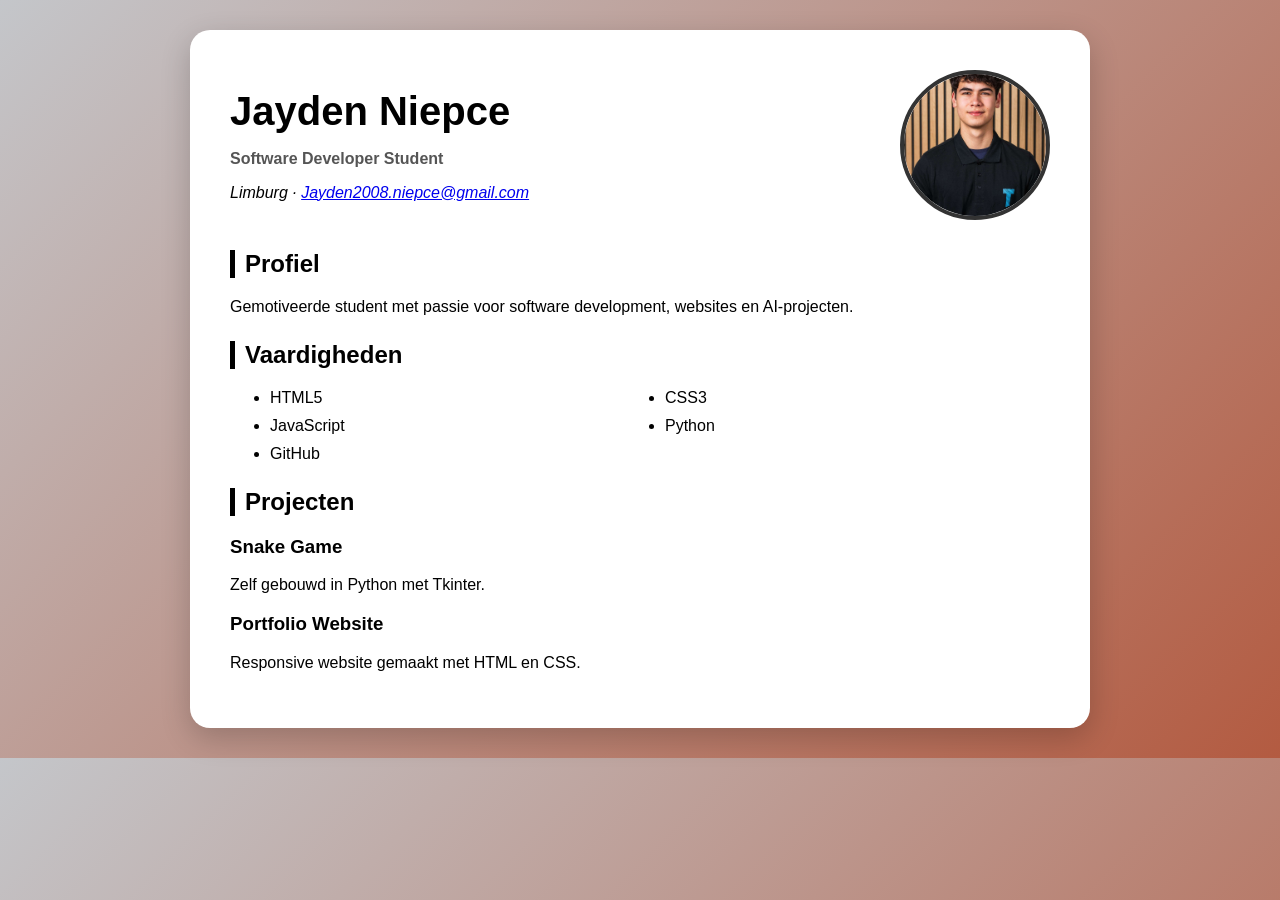
==== index.html @ ab3971e6 "Add initial CV site files Add a simple Dutch CV/portfolio with index.html, style.css, and profile im" ====
<!DOCTYPE html>
<html lang="nl">
<head>
    <meta charset="UTF-8">
    <meta name="viewport" content="width=device-width, initial-scale=1.0">
    <title>CV - Jayden Niepce</title>
    <meta name="description" content="CV van Jayden Niepce">
    <link rel="stylesheet" href="style.css">
</head>
<body>

<main class="cv">

<header class="header">
    <div class="header-content">
        <div>
            <h1>Jayden Niepce</h1>
            <p class="functie">Software Developer Student</p>

            <address>
                Limburg ·
                <a href="mailto:Jayden2008.niepce@gmail.com">
                    Jayden2008.niepce@gmail.com
                </a>
            </address>
        </div>

        <img class="profile-photo" src="Profiel.jpg" alt="Jayden">
    </div>
</header>

<section>
    <h2>Profiel</h2>

    <p>
        Gemotiveerde student met passie voor software development,
        websites en AI-projecten.
    </p>
</section>

<section>
    <h2>Vaardigheden</h2>

    <ul class="skills">
        <li>HTML5</li>
        <li>CSS3</li>
        <li>JavaScript</li>
        <li>Python</li>
        <li>GitHub</li>
    </ul>
</section>

<section>
    <h2>Projecten</h2>

    <article>
        <h3>Snake Game</h3>

        <p>
            Zelf gebouwd in Python met Tkinter.
        </p>
    </article>

    <article>
        <h3>Portfolio Website</h3>

        <p>
            Responsive website gemaakt met HTML en CSS.
        </p>
    </article>
</section>

</main>

</body>
</html>
---- style.css ----
*{
    box-sizing:border-box;
}

body{
    margin:0;
    font-family:Segoe UI,sans-serif;
    background:linear-gradient(135deg,#c4c6ca,#b35b41);
    padding:30px;
}

.cv{
    max-width:900px;
    margin:auto;
    background:white;
    padding:40px;
    border-radius:20px;
    box-shadow:0 10px 30px rgba(0,0,0,.2);
}

.header{
    margin-bottom:30px;
}

.header-content{
    display:flex;
    justify-content:space-between;
    align-items:center;
    gap:20px;
}

.profile-photo{
    width:150px;
    height:150px;
    object-fit:cover;
    border-radius:50%;
    border:4px solid #333;
}

h1{
    margin:0;
    font-size:40px;
}

.functie{
    color:#555;
    font-weight:bold;
}

section{
    margin-top:25px;
}

h2{
    border-left:5px solid #000;
    padding-left:10px;
}

.skills{
    display:grid;
    grid-template-columns:repeat(2,1fr);
    gap:10px;
}
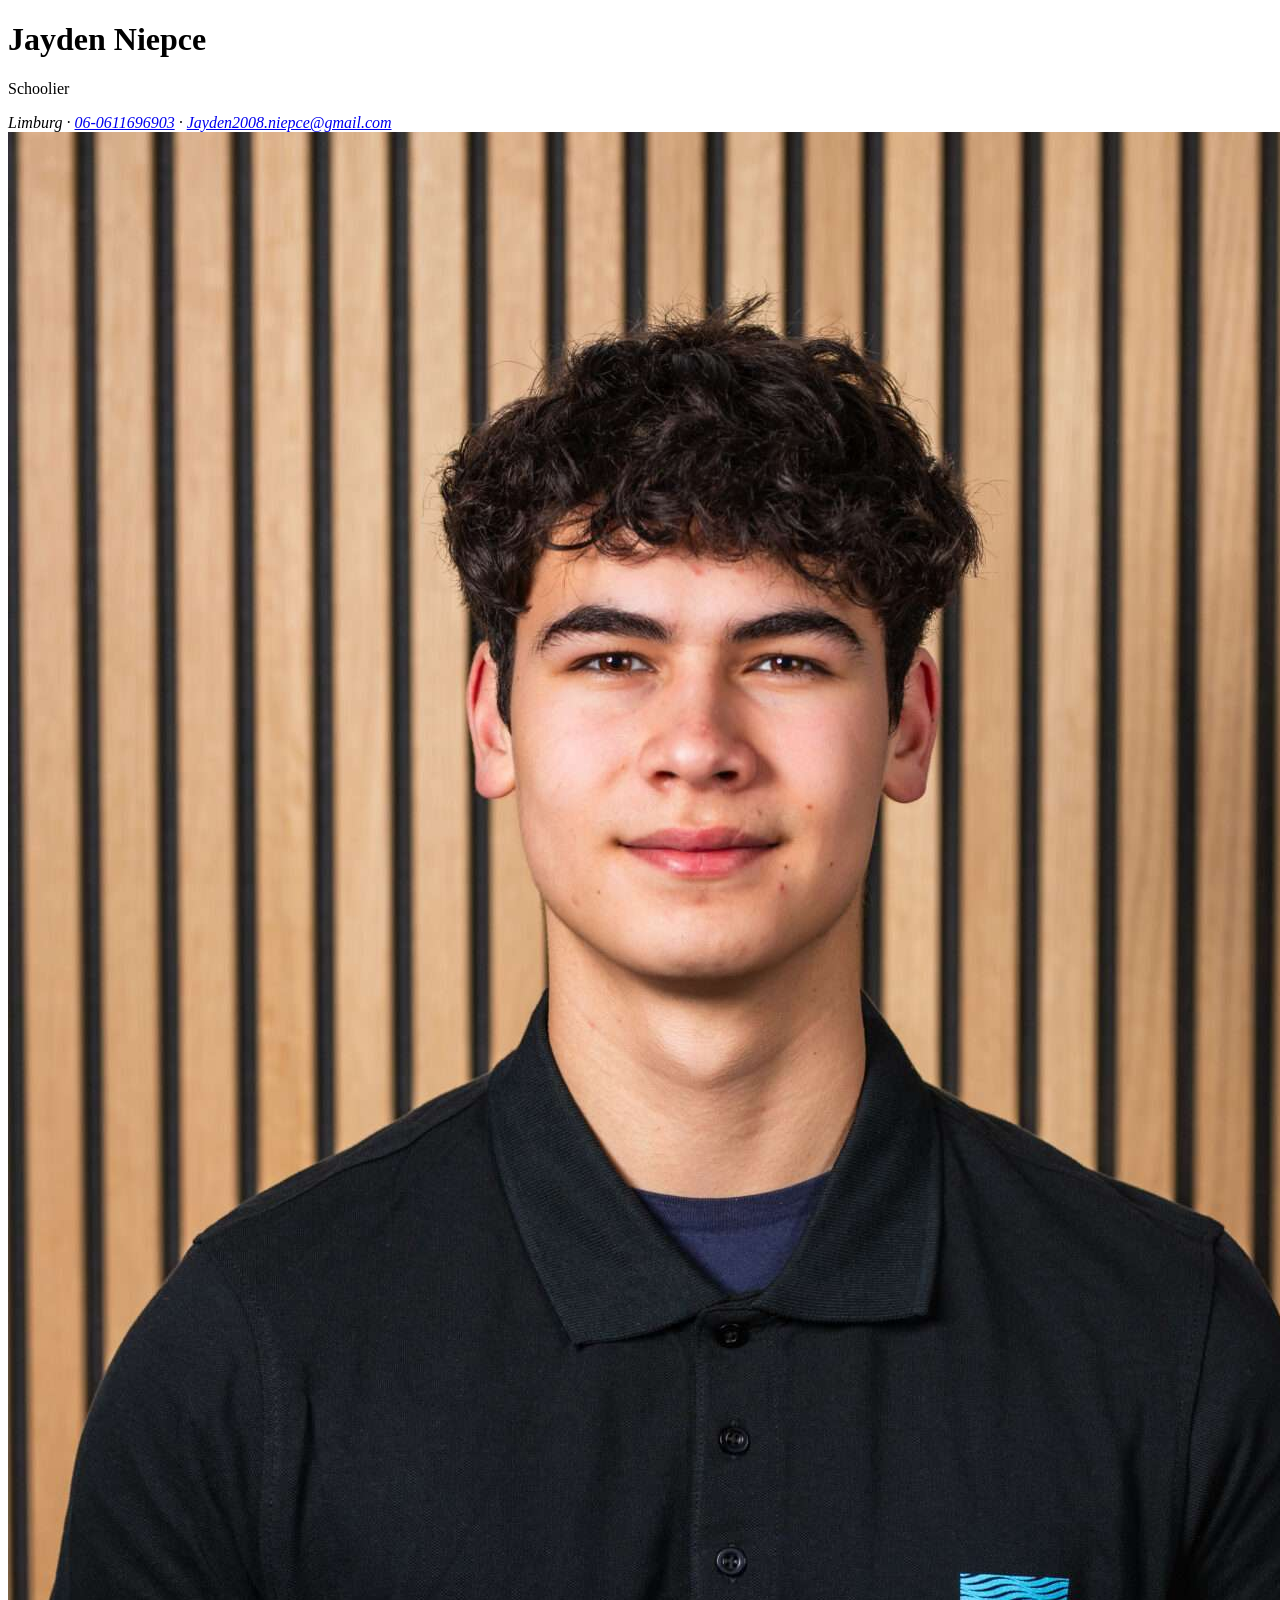
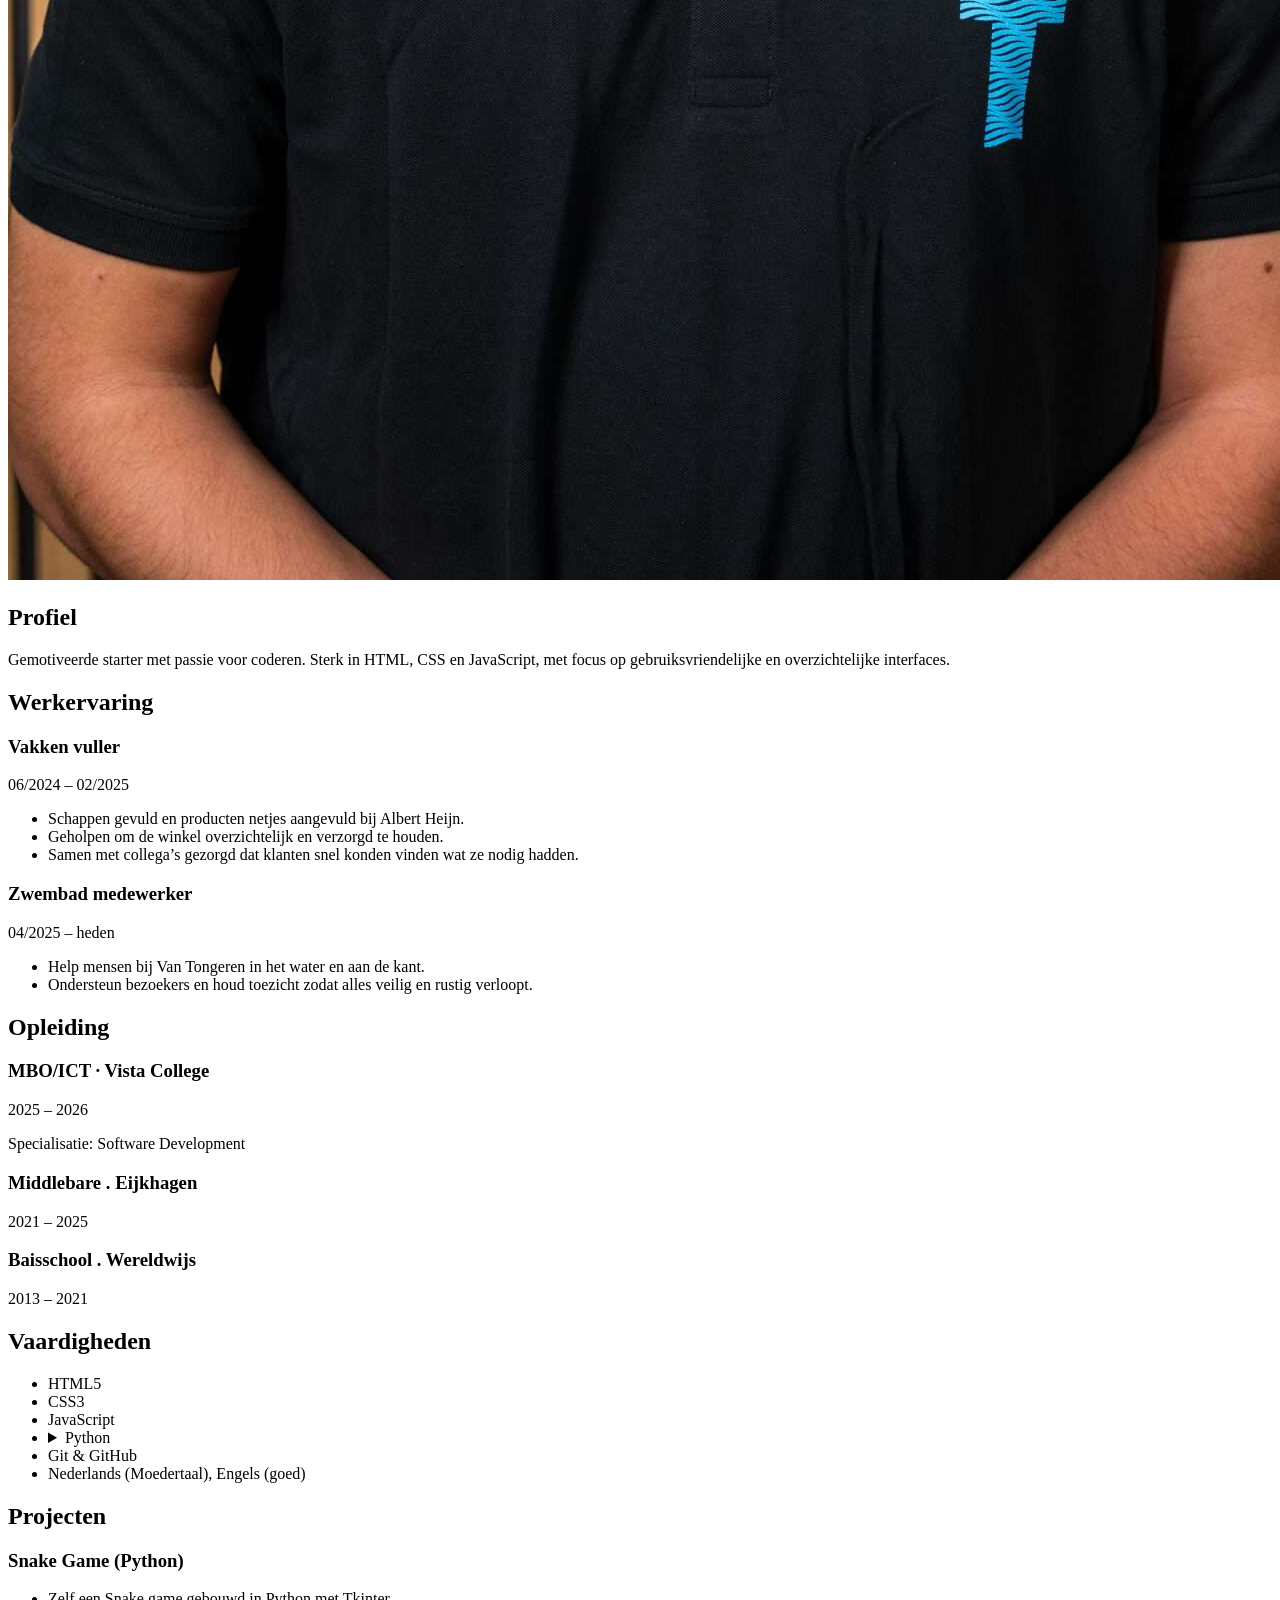
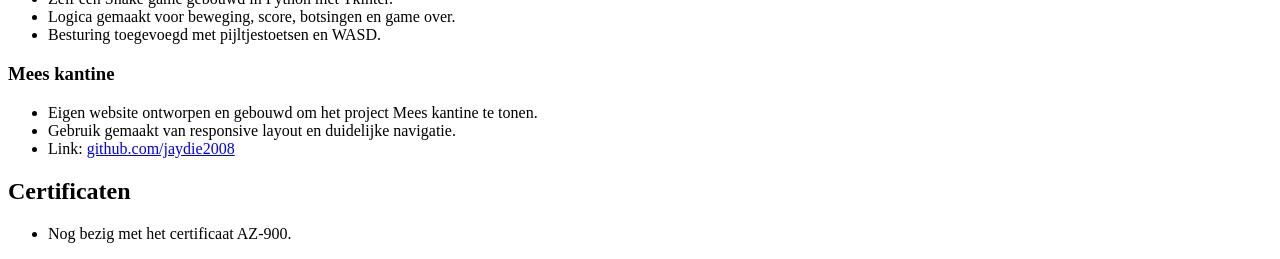
==== commit c2c89cab: "Revamp CV layout and add content sections Update index.html to expand and restructure the CV: refine" ====
--- a/index.html
+++ b/index.html
@@ -4,73 +4,126 @@
     <meta charset="UTF-8">
     <meta name="viewport" content="width=device-width, initial-scale=1.0">
     <title>CV - Jayden Niepce</title>
-    <meta name="description" content="CV van Jayden Niepce">
-    <link rel="stylesheet" href="style.css">
+    <meta name="description" content="CV van Jayden Niepce, scholier met interesse in software development en front-end development.">
+    <link rel="stylesheet" href="cs.css">
 </head>
 <body>
+    <main class="cv">
+        <header class="header">
+            <div class="header-content">
+                <div>
+                    <h1>Jayden Niepce</h1>
+                    <p class="functie">Schoolier</p>
+                    <address>
+                        Limburg · <a href="tel:060611696903">06-0611696903</a> ·
+                        <a href="mailto:Jayden2008.niepce@gmail.com">Jayden2008.niepce@gmail.com</a>
+                    </address>
+                </div>
+                <img class="profile-photo" src="Profiel.jpg" alt="Profielfoto van Jayden Niepce">
+            </div>
+        </header>
 
-<main class="cv">
+        <section aria-labelledby="profiel-heading">
+            <h2 id="profiel-heading">Profiel</h2>
+            <p>
+                Gemotiveerde starter met passie voor coderen. Sterk in HTML, CSS en JavaScript,
+                met focus op gebruiksvriendelijke en overzichtelijke interfaces.
+            </p>
+        </section>
 
-<header class="header">
-    <div class="header-content">
-        <div>
-            <h1>Jayden Niepce</h1>
-            <p class="functie">Software Developer Student</p>
+        <section aria-labelledby="werkervaring-heading">
+            <h2 id="werkervaring-heading">Werkervaring</h2>
+            <article>
+                <h3>Vakken vuller</h3>
+                <p class="periode"><time datetime="2024-06">06/2024</time> – <time datetime="2025-02">02/2025</time></p>
+                <ul>
+                    <li>Schappen gevuld en producten netjes aangevuld bij Albert Heijn.</li>
+                    <li>Geholpen om de winkel overzichtelijk en verzorgd te houden.</li>
+                    <li>Samen met collega’s gezorgd dat klanten snel konden vinden wat ze nodig hadden.</li>
+                </ul>
+            </article>
 
-            <address>
-                Limburg ·
-                <a href="mailto:Jayden2008.niepce@gmail.com">
-                    Jayden2008.niepce@gmail.com
-                </a>
-            </address>
-        </div>
+            <article>
+                <h3>Zwembad medewerker</h3>
+                <p class="periode"><time datetime="2025-04">04/2025</time> – heden</p>
+                <ul>
+                    <li>Help mensen bij Van Tongeren in het water en aan de kant.</li>
+                    <li>Ondersteun bezoekers en houd toezicht zodat alles veilig en rustig verloopt.</li>
+                </ul>
+            </article>
+        </section>
 
-        <img class="profile-photo" src="Profiel.jpg" alt="Jayden">
-    </div>
-</header>
+        <section aria-labelledby="opleiding-heading">
+            <h2 id="opleiding-heading">Opleiding</h2>
+            <article>
+                <h3>MBO/ICT · Vista College</h3>
+                <p class="periode"><time datetime="2025">2025</time> – <time datetime="2026">2026</time></p>
+                <p>Specialisatie: Software Development</p>
+            </article>
+            <article>
+                <h3>Middlebare . Eijkhagen</h3>
+                <p class="periode"><time datetime="2025">2021</time> – <time datetime="2026">2025</time></p>
+            </article>
+            <article>
+                <h3>Baisschool . Wereldwijs</h3>
+                <p class="periode"><time datetime="2025">2013</time> – <time datetime="2026">2021</time></p>
+            </article>
+        </section>
 
-<section>
-    <h2>Profiel</h2>
+        <section aria-labelledby="vaardigheden-heading">
+            <h2 id="vaardigheden-heading">Vaardigheden</h2>
+            <ul class="skills">
+                <li>HTML5</li>
+                <li>CSS3</li>
+                <li>JavaScript</li>
+                <li class="skill skill-python">
+                    <details>
+                        <summary>Python</summary>
+                        <ul class="skill-dropdown">
+                            <li>Print statements en comments</li>
+                            <li>Variabelen en datatypes</li>
+                            <li>Rekenkundige bewerkingen</li>
+                            <li>Gebruikersinput verwerken</li>
+                            <li>String interpolation met f-strings</li>
+                            <li>If, elif en else</li>
+                            <li>Relationele en logische operatoren</li>
+                            <li>Random numbers gebruiken</li>
+                            <li>Loops met while en for</li>
+                        </ul>
+                    </details>
+                </li>
+                <li>Git & GitHub</li>
+                <li>Nederlands (Moedertaal), Engels (goed)</li>
+            </ul>
+        </section>
 
-    <p>
-        Gemotiveerde student met passie voor software development,
-        websites en AI-projecten.
-    </p>
-</section>
+        <section aria-labelledby="projecten-heading">
+            <h2 id="projecten-heading">Projecten</h2>
+            <article>
+                <h3>Snake Game (Python)</h3>
+                <ul>
+                    <li>Zelf een Snake game gebouwd in Python met Tkinter.</li>
+                    <li>Logica gemaakt voor beweging, score, botsingen en game over.</li>
+                    <li>Besturing toegevoegd met pijltjestoetsen en WASD.</li>
+                </ul>
+            </article>
 
-<section>
-    <h2>Vaardigheden</h2>
+            <article>
+                <h3>Mees kantine</h3>
+                <ul>
+                    <li>Eigen website ontworpen en gebouwd om het project Mees kantine te tonen.</li>
+                    <li>Gebruik gemaakt van responsive layout en duidelijke navigatie.</li>
+                    <li>Link: <a href="https://github.com/jaydie2008">github.com/jaydie2008</a></li>
+                </ul>
+            </article>
+        </section>
 
-    <ul class="skills">
-        <li>HTML5</li>
-        <li>CSS3</li>
-        <li>JavaScript</li>
-        <li>Python</li>
-        <li>GitHub</li>
-    </ul>
-</section>
-
-<section>
-    <h2>Projecten</h2>
-
-    <article>
-        <h3>Snake Game</h3>
-
-        <p>
-            Zelf gebouwd in Python met Tkinter.
-        </p>
-    </article>
-
-    <article>
-        <h3>Portfolio Website</h3>
-
-        <p>
-            Responsive website gemaakt met HTML en CSS.
-        </p>
-    </article>
-</section>
-
-</main>
-
+        <section aria-labelledby="certificaten-heading">
+            <h2 id="certificaten-heading">Certificaten</h2>
+            <ul>
+                <li>Nog bezig met het certificaat AZ-900.</li>
+            </ul>
+        </section>
+    </main>
 </body>
 </html>
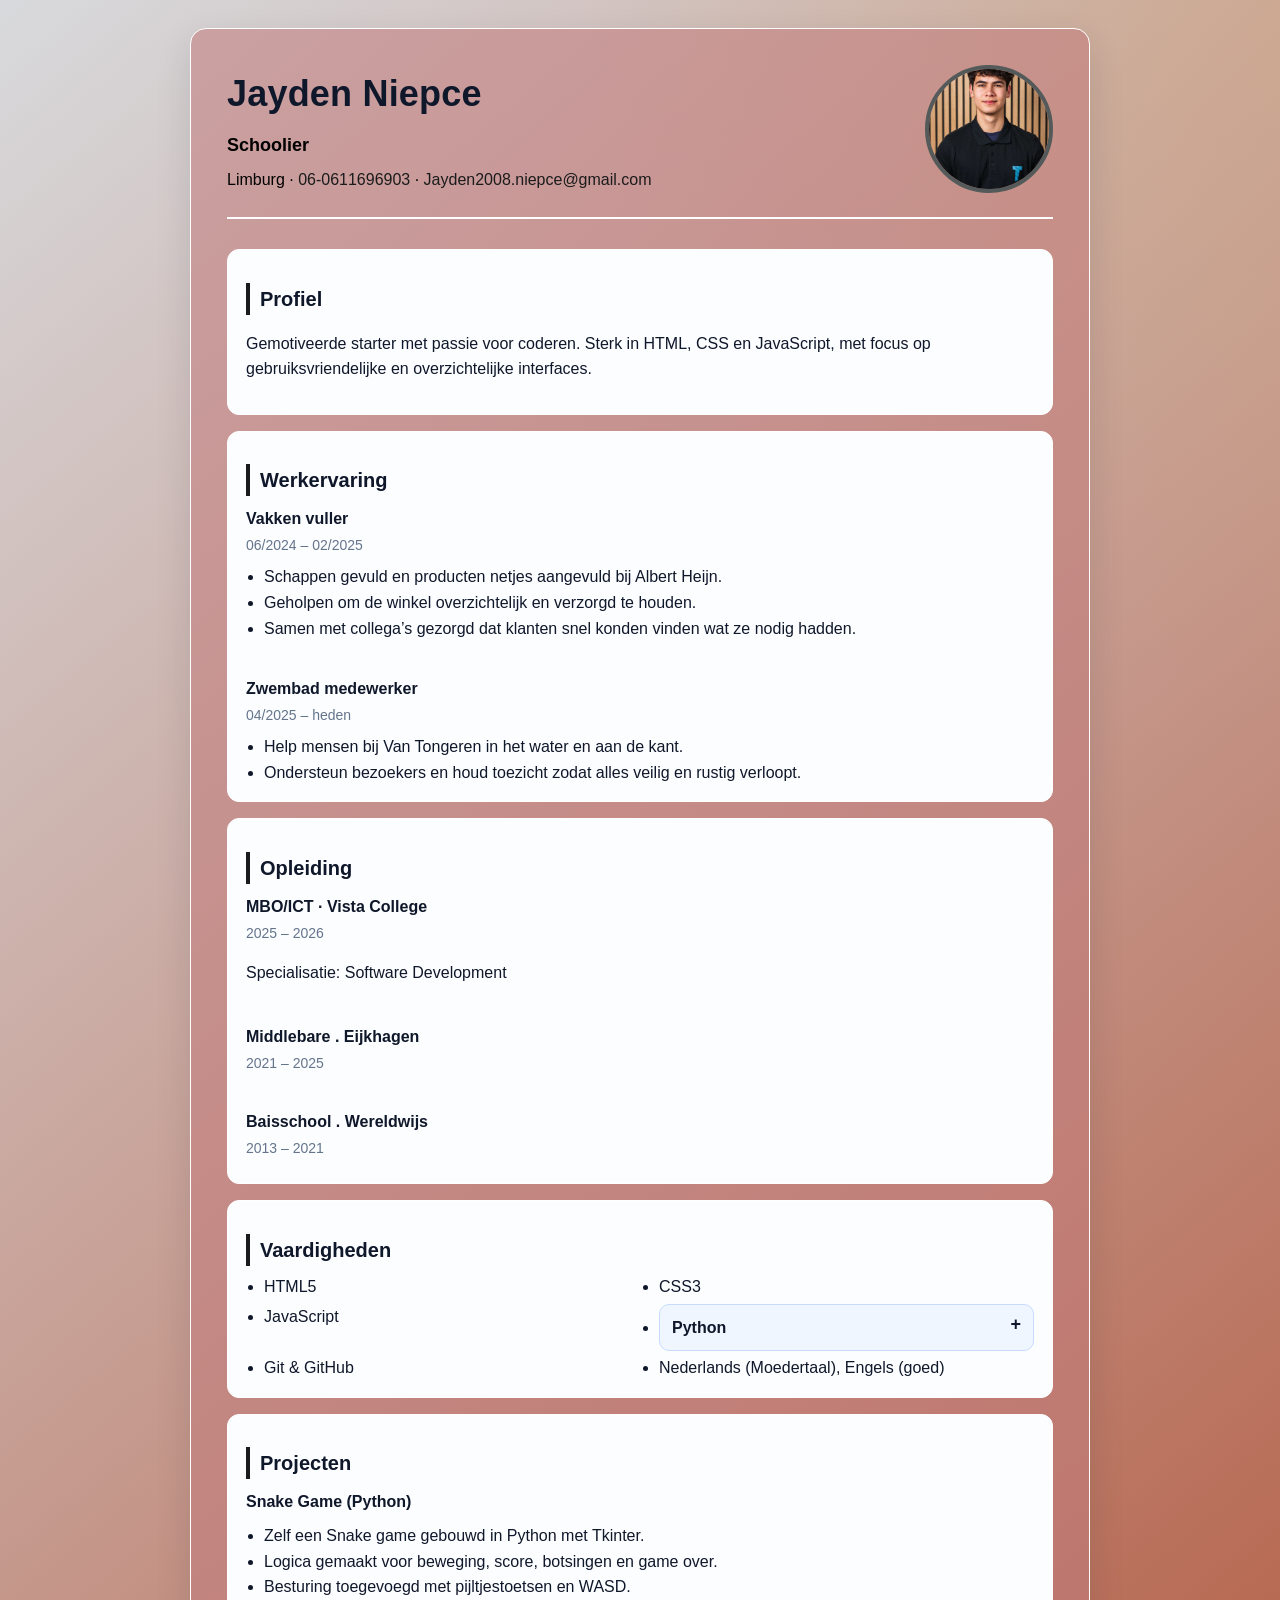
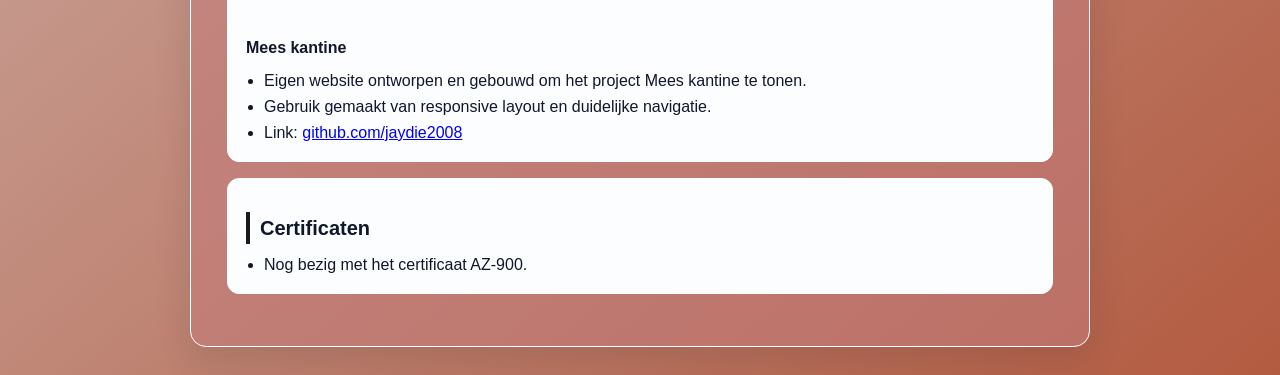
==== commit f14b6b12: "Update index.html" ====
--- a/index.html
+++ b/index.html
@@ -5,7 +5,7 @@
     <meta name="viewport" content="width=device-width, initial-scale=1.0">
     <title>CV - Jayden Niepce</title>
     <meta name="description" content="CV van Jayden Niepce, scholier met interesse in software development en front-end development.">
-    <link rel="stylesheet" href="cs.css">
+    <link rel="stylesheet" href="style.css">
 </head>
 <body>
     <main class="cv">
--- a/style.css
+++ b/style.css
@@ -0,0 +1,202 @@
+*{
+	box-sizing: border-box;
+}
+
+:root {
+	--bg-start: #c4c6caa8;
+	--bg-end: #b35b41;
+	--bg-accent: rgba(207, 159, 97, 0.28);
+	--card-bg: #c27c7c8f;
+	--text-main: #0f172a;
+	--text-muted: #000000;
+	--border-soft: #ffffff;
+	--accent: #1b1b1b;
+	--accent-soft: #535a59;
+}
+
+body {
+	margin: 0;
+	font-family: "Segoe UI", Arial, sans-serif;
+	background:
+		radial-gradient(circle at top right, var(--bg-accent), transparent 30%),
+		linear-gradient(140deg, var(--bg-start) 0%, var(--bg-end) 100%);
+	color: var(--text-main);
+	line-height: 1.6;
+	padding: 28px 16px;
+}
+
+.cv {
+	max-width: 900px;
+	margin: 0 auto;
+	padding: 36px;
+	background: var(--card-bg);
+	border-radius: 16px;
+	border: 1px solid var(--border-soft);
+	box-shadow: 0 14px 36px rgba(15, 23, 42, 0.12);
+}
+
+.header {
+	border-bottom: 2px solid var(--border-soft);
+	padding-bottom: 24px;
+	margin-bottom: 30px;
+}
+
+.header-content {
+	display: flex;
+	align-items: center;
+	justify-content: space-between;
+	gap: 20px;
+}
+
+.profile-photo {
+	width: 128px;
+	height: 128px;
+	border-radius: 50%;
+	object-fit: cover;
+	border: 4px solid var(--accent-soft);
+	background: #f8fafc;
+}
+
+h1 {
+	margin: 0;
+	font-size: clamp(28px, 4vw, 36px);
+	letter-spacing: 0.2px;
+}
+
+.functie {
+	font-size: 18px;
+	margin: 8px 0;
+	color: var(--text-muted);
+	font-weight: 600;
+}
+
+address {
+	font-style: normal;
+	color: var(--text-muted);
+}
+
+address a {
+	color: var(--accent);
+	text-decoration: none;
+}
+
+address a:hover {
+	text-decoration: underline;
+}
+
+a:focus-visible,
+summary:focus-visible {
+	outline: 3px solid var(--accent-soft);
+	outline-offset: 3px;
+	border-radius: 6px;
+}
+
+section {
+	margin-bottom: 16px;
+	padding: 16px 18px;
+	border: 1px solid var(--border-soft);
+	border-radius: 12px;
+	background: #fcfdff;
+}
+
+h2 {
+	font-size: 20px;
+	margin-bottom: 8px;
+	border-left: 4px solid var(--accent);
+	padding-left: 10px;
+}
+
+h3 {
+	margin: 10px 0 0;
+	font-size: 16px;
+}
+
+.periode {
+	margin: 2px 0 8px;
+	font-size: 14px;
+	color: #64748b;
+}
+
+ul {
+	margin: 8px 0 0 18px;
+	padding: 0;
+}
+
+article + article {
+	margin-top: 12px;
+	padding-top: 12px;
+	border-top: 1px dashed var(--border-soft);
+}
+
+.skills {
+	display: grid;
+	grid-template-columns: repeat(2, minmax(0, 1fr));
+	gap: 4px 20px;
+}
+
+.skills > li {
+	margin-left: 0;
+}
+
+.skill details {
+	background: #f0f6ff;
+	border: 1px solid #c7dbff;
+	border-radius: 10px;
+	padding: 10px 12px;
+}
+
+.skill summary {
+	cursor: pointer;
+	font-weight: 700;
+	list-style: none;
+}
+
+.skill summary::-webkit-details-marker {
+	display: none;
+}
+
+.skill summary::after {
+	content: "+";
+	float: right;
+	font-size: 18px;
+	line-height: 1;
+}
+
+.skill details[open] summary::after {
+	content: "-";
+}
+
+.skill-dropdown {
+	margin: 10px 0 0 18px;
+	padding: 0;
+}
+
+.skill-dropdown li {
+	margin-bottom: 4px;
+}
+
+@media (max-width: 640px) {
+	body {
+		padding: 0;
+	}
+
+	.cv {
+		margin: 0;
+		border-radius: 0;
+		padding: 20px;
+	}
+
+	.header-content {
+		flex-direction: column-reverse;
+		align-items: flex-start;
+	}
+
+	.profile-photo {
+		width: 96px;
+		height: 96px;
+	}
+
+	.skills {
+		grid-template-columns: 1fr;
+	}
+}
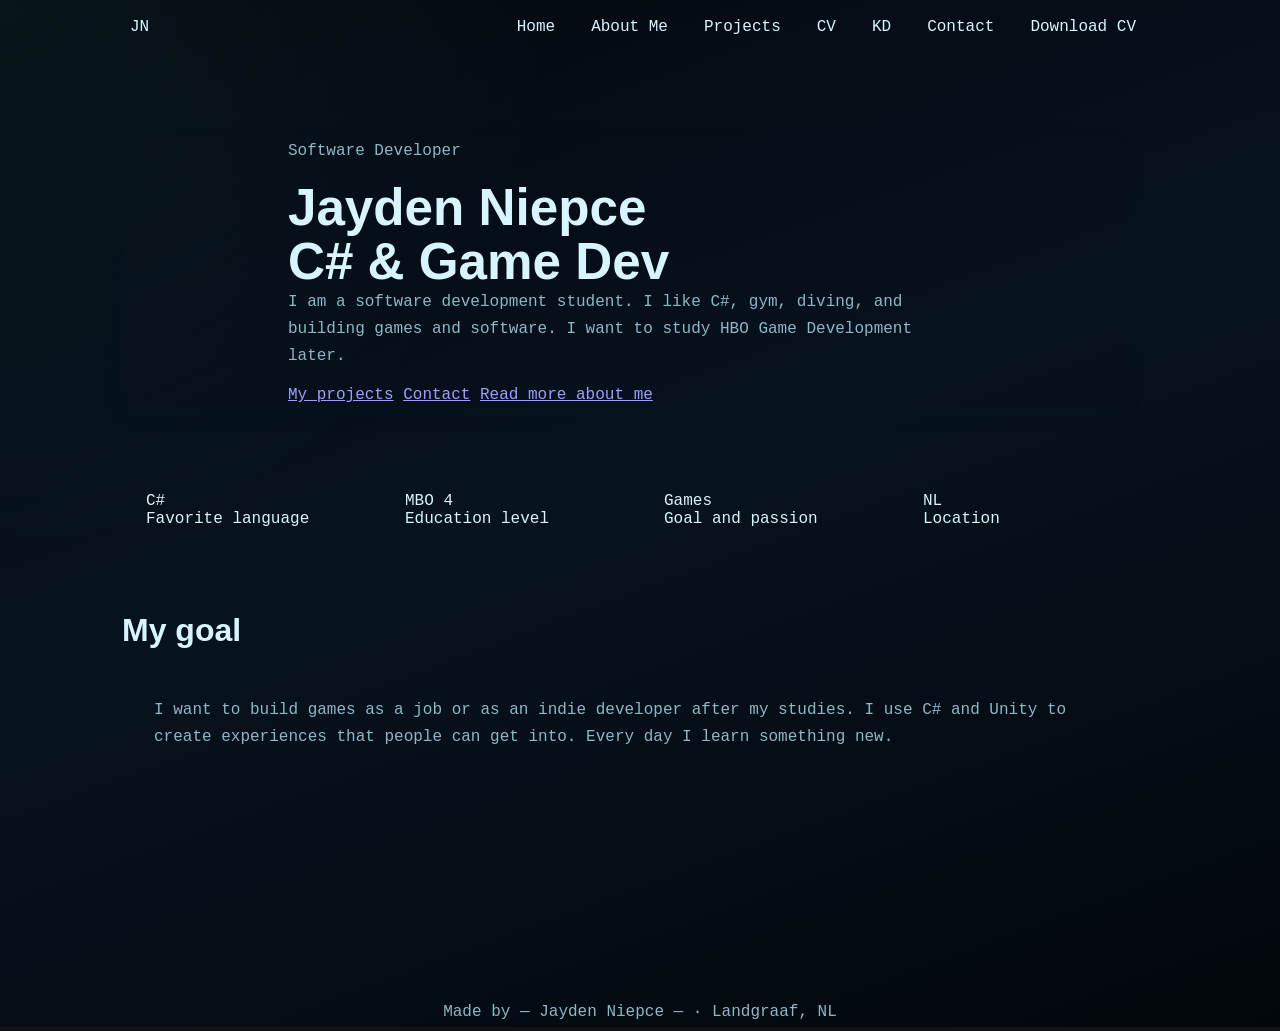
==== commit 7b542d7e: "Add pages, components, assets and styles Add new site pages (about.html, contact.html, projects.html" ====
--- a/index.html
+++ b/index.html
@@ -1,129 +1,76 @@
 <!DOCTYPE html>
-<html lang="nl">
+<html lang="en">
 <head>
-    <meta charset="UTF-8">
-    <meta name="viewport" content="width=device-width, initial-scale=1.0">
-    <title>CV - Jayden Niepce</title>
-    <meta name="description" content="CV van Jayden Niepce, scholier met interesse in software development en front-end development.">
-    <link rel="stylesheet" href="style.css">
+  <meta charset="UTF-8">
+  <meta name="viewport" content="width=device-width, initial-scale=1.0">
+  <title>Jayden Niepce – Software Developer</title>
+  <link rel="icon" href="assets/logo-jayden-niepce.svg" type="image/svg+xml">
+  <link rel="stylesheet" href="css/style.css">
 </head>
 <body>
-    <main class="cv">
-        <header class="header">
-            <div class="header-content">
-                <div>
-                    <h1>Jayden Niepce</h1>
-                    <p class="functie">Schoolier</p>
-                    <address>
-                        Limburg · <a href="tel:060611696903">06-0611696903</a> ·
-                        <a href="mailto:Jayden2008.niepce@gmail.com">Jayden2008.niepce@gmail.com</a>
-                    </address>
-                </div>
-                <img class="profile-photo" src="Profiel.jpg" alt="Profielfoto van Jayden Niepce">
-            </div>
-        </header>
 
-        <section aria-labelledby="profiel-heading">
-            <h2 id="profiel-heading">Profiel</h2>
-            <p>
-                Gemotiveerde starter met passie voor coderen. Sterk in HTML, CSS en JavaScript,
-                met focus op gebruiksvriendelijke en overzichtelijke interfaces.
-            </p>
-        </section>
+  <nav>
+    <span class="nav-logo">JN</span>
+    <a href="index.html" class="active">Home</a>
+    <a href="about.html">About Me</a>
+    <a href="projects.html">Projects</a>
+    <a href="cv.html">CV</a>
+    <a href="kd.html">KD</a>
+    <a href="contact.html">Contact</a>
+    <a href="assets/Jayden_Niepce_CV.pdf" download class="btn-dl">Download CV</a>
+  </nav>
 
-        <section aria-labelledby="werkervaring-heading">
-            <h2 id="werkervaring-heading">Werkervaring</h2>
-            <article>
-                <h3>Vakken vuller</h3>
-                <p class="periode"><time datetime="2024-06">06/2024</time> – <time datetime="2025-02">02/2025</time></p>
-                <ul>
-                    <li>Schappen gevuld en producten netjes aangevuld bij Albert Heijn.</li>
-                    <li>Geholpen om de winkel overzichtelijk en verzorgd te houden.</li>
-                    <li>Samen met collega’s gezorgd dat klanten snel konden vinden wat ze nodig hadden.</li>
-                </ul>
-            </article>
+  <main>
 
-            <article>
-                <h3>Zwembad medewerker</h3>
-                <p class="periode"><time datetime="2025-04">04/2025</time> – heden</p>
-                <ul>
-                    <li>Help mensen bij Van Tongeren in het water en aan de kant.</li>
-                    <li>Ondersteun bezoekers en houd toezicht zodat alles veilig en rustig verloopt.</li>
-                </ul>
-            </article>
-        </section>
+    <section class="hero">
+      <div class="hero-mark" aria-hidden="true">
 
-        <section aria-labelledby="opleiding-heading">
-            <h2 id="opleiding-heading">Opleiding</h2>
-            <article>
-                <h3>MBO/ICT · Vista College</h3>
-                <p class="periode"><time datetime="2025">2025</time> – <time datetime="2026">2026</time></p>
-                <p>Specialisatie: Software Development</p>
-            </article>
-            <article>
-                <h3>Middlebare . Eijkhagen</h3>
-                <p class="periode"><time datetime="2025">2021</time> – <time datetime="2026">2025</time></p>
-            </article>
-            <article>
-                <h3>Baisschool . Wereldwijs</h3>
-                <p class="periode"><time datetime="2025">2013</time> – <time datetime="2026">2021</time></p>
-            </article>
-        </section>
+      <div class="hero-text">
+        <p class="hud-tag">Software Developer</p>
+        <h1>Jayden Niepce<br><span class="role">C# &amp; Game Dev</span></h1>
+        <p class="intro">I am a software development student. I like C#, gym, diving, and building games and software. I want to study HBO Game Development later.</p>
+        <div class="cta-row">
+          <a href="projects.html" class="btn btn-primary">My projects</a>
+          <a href="contact.html" class="btn btn-outline">Contact</a>
+          <a href="about.html" class="btn btn-outline">Read more about me</a>
+        </div>
+      </div>
+      </div>
+    </section>
 
-        <section aria-labelledby="vaardigheden-heading">
-            <h2 id="vaardigheden-heading">Vaardigheden</h2>
-            <ul class="skills">
-                <li>HTML5</li>
-                <li>CSS3</li>
-                <li>JavaScript</li>
-                <li class="skill skill-python">
-                    <details>
-                        <summary>Python</summary>
-                        <ul class="skill-dropdown">
-                            <li>Print statements en comments</li>
-                            <li>Variabelen en datatypes</li>
-                            <li>Rekenkundige bewerkingen</li>
-                            <li>Gebruikersinput verwerken</li>
-                            <li>String interpolation met f-strings</li>
-                            <li>If, elif en else</li>
-                            <li>Relationele en logische operatoren</li>
-                            <li>Random numbers gebruiken</li>
-                            <li>Loops met while en for</li>
-                        </ul>
-                    </details>
-                </li>
-                <li>Git & GitHub</li>
-                <li>Nederlands (Moedertaal), Engels (goed)</li>
-            </ul>
-        </section>
+    <section class="stats">
+      <div class="stat">
+        <span class="stat-val">C#</span>
+        <span class="stat-label">Favorite language</span>
+      </div>
+      <div class="stat">
+        <span class="stat-val">MBO 4</span>
+        <span class="stat-label">Education level</span>
+      </div>
+      <div class="stat">
+        <span class="stat-val">Games</span>
+        <span class="stat-label">Goal and passion</span>
+      </div>
+      <div class="stat">
+        <span class="stat-val">NL</span>
+        <span class="stat-label">Location</span>
+      </div>
+    </section>
 
-        <section aria-labelledby="projecten-heading">
-            <h2 id="projecten-heading">Projecten</h2>
-            <article>
-                <h3>Snake Game (Python)</h3>
-                <ul>
-                    <li>Zelf een Snake game gebouwd in Python met Tkinter.</li>
-                    <li>Logica gemaakt voor beweging, score, botsingen en game over.</li>
-                    <li>Besturing toegevoegd met pijltjestoetsen en WASD.</li>
-                </ul>
-            </article>
+    <section class="doel">
+      <h2 class="section-title">My goal</h2>
+      <div class="doel-box">
+        <p>I want to build games as a job or as an indie developer after my studies. I use C# and Unity to create experiences that people can get into. Every day I learn something new.</p>
+      </div>
+    </section>
 
-            <article>
-                <h3>Mees kantine</h3>
-                <ul>
-                    <li>Eigen website ontworpen en gebouwd om het project Mees kantine te tonen.</li>
-                    <li>Gebruik gemaakt van responsive layout en duidelijke navigatie.</li>
-                    <li>Link: <a href="https://github.com/jaydie2008">github.com/jaydie2008</a></li>
-                </ul>
-            </article>
-        </section>
+  </main>
 
-        <section aria-labelledby="certificaten-heading">
-            <h2 id="certificaten-heading">Certificaten</h2>
-            <ul>
-                <li>Nog bezig met het certificaat AZ-900.</li>
-            </ul>
-        </section>
-    </main>
+  <footer>
+    <p>Made by &mdash; Jayden Niepce &mdash;  · Landgraaf, NL</p>
+  </footer>
+
+  <script src="js/script.js"></script>
+
 </body>
 </html>
--- a/css/style.css
+++ b/css/style.css
@@ -0,0 +1,294 @@
+/* ── RESET ── */
+*, *::before, *::after {
+  box-sizing: border-box;
+  margin: 0;
+  padding: 0;
+}
+
+@import url('https://fonts.googleapis.com/css2?family=Syne:wght@400;700;800&family=DM+Mono:ital,wght@0,300;0,400;1,300&display=swap');
+
+/* ── THEME VARS (Jarvis-lightweight) ── */
+:root {
+  color-scheme: dark;
+  --bg: #07131f;
+  --bg-soft: rgba(11, 24, 38, 0.7);
+  --panel: rgba(15, 30, 44, 0.7);
+  --text: #d8f4ff;
+  --muted: #8eb7c7;
+  --accent: #62f3ff;
+  --glass: rgba(255,255,255,0.02);
+  --max-width: 1100px;
+}
+
+/* ── BODY ── */
+body {
+  min-height: 100vh;
+  font-family: 'DM Mono', monospace;
+  color: var(--text);
+  background:
+    radial-gradient(circle at top left, rgba(98, 243, 255, 0.06), transparent 34%),
+    linear-gradient(160deg, #02070b 0%, var(--bg) 46%, #02070b 100%);
+  -webkit-font-smoothing: antialiased;
+  -moz-osx-font-smoothing: grayscale;
+}
+
+/* ── TYPOGRAPHY (About-like, applied site-wide) ── */
+h1, h2, h3, h4, h5 {
+  font-family: 'Syne', sans-serif;
+  color: var(--text);
+  margin: 0 0 0.5rem 0;
+}
+
+h1 {
+  font-weight: 800;
+  font-size: clamp(2rem, 4vw, 3.8rem);
+  line-height: 1.05;
+}
+
+h2 {
+  font-weight: 700;
+  font-size: clamp(1.25rem, 2.8vw, 2rem);
+  line-height: 1.15;
+}
+
+p, li, dd {
+  font-family: 'DM Mono', monospace;
+  color: var(--muted);
+  font-size: 1rem;
+  line-height: 1.7;
+  margin-bottom: 1rem;
+}
+
+main {
+  max-width: var(--max-width);
+  margin: 0 auto;
+  padding: 48px 24px 96px;
+}
+
+.hero h1 {
+  margin: 0;
+}
+
+/* Improve measure for long copy */
+.about-text p, .hero-copy, .intro {
+  max-width: 70ch;
+}
+
+/* ── NAV ── */
+nav {
+  display: flex;
+  align-items: center;
+  flex-wrap: wrap;
+  gap: 8px;
+  padding: 12px 40px;
+  position: sticky;
+  top: 0;
+  z-index: 100;
+}
+
+nav a {
+  color: inherit;
+  text-decoration: none;
+  padding: 6px 14px;
+  border-radius: 999px;
+}
+
+nav a:hover {
+  text-decoration: underline;
+}
+
+.nav-logo {
+  margin-right: auto;
+}
+
+/* Centered containers for consistent layout */
+nav, .hero, main, footer {
+  width: min(var(--max-width), calc(100% - 32px));
+  margin: 0 auto;
+}
+
+/* ── MAIN ── */
+main {
+  max-width: var(--max-width);
+  margin: 0 auto;
+  padding: 80px 32px 100px;
+}
+
+/* ── HERO ── */
+.hero {
+  display: inline-flex;
+  align-items: center;
+  justify-content: center;
+  grid-template-columns: 1fr auto;
+  padding: 4px 8px;
+  border-radius: 16px;
+  background: rgba(15, 23, 42, 0.04);
+  box-shadow: 0 8px 20px rgba(15, 23, 42, 0.08);
+  transform-origin: left center;
+  margin-bottom: 64px;
+}
+
+.nav-logo img {
+  display: block;
+  width: clamp(88px, 14vw, 132px);
+  height: auto;
+}
+
+.hero-frame {
+  width: 180px;
+  height: 180px;
+  display: flex;
+  align-items: center;
+  justify-content: center;
+  flex-shrink: 0;
+}
+
+.hero-avatar {
+  text-align: center;
+  line-height: 1.6;
+}
+
+.hero-avatar img {
+  width: 100%;
+  height: 100%;
+  object-fit: cover;
+  border-radius: 50%;
+}
+
+/* ── STATS ── */
+.stats {
+  display: flex;
+  margin-bottom: 64px;
+}
+
+.stat {
+  flex: 1;
+  padding: 20px 24px;
+}
+
+.stat-val,
+.stat-label {
+  display: block;
+}
+
+/* ── SECTION TITLE ── */
+.section-title {
+  margin-bottom: 20px;
+}
+
+/* ── SKILLS ── */
+.skills {
+  margin-bottom: 64px;
+}
+
+.skills-grid {
+  display: grid;
+  grid-template-columns: repeat(auto-fill, minmax(200px, 1fr));
+  gap: 12px;
+}
+
+.skill-card {
+  padding: 18px 20px;
+}
+
+/* ── DOEL ── */
+.doel {
+  margin-bottom: 64px;
+}
+
+.doel-box {
+  padding: 28px 32px;
+}
+
+/* ── FOOTER ── */
+footer {
+  width: 100%;
+  padding-top: 40px;
+  display: flex;
+  justify-content: center;
+  align-items: center;
+  text-align: center;
+}
+
+footer p {
+  margin: 0;
+
+}
+
+
+/* ── RESPONSIVE ── */
+@media (max-width: 640px) {
+  nav {
+    padding: 10px 16px;
+    flex-wrap: wrap;
+  }
+
+  .nav-logo {
+    width: 100%;
+  }
+
+  main {
+    padding: 40px 16px 60px;
+  }
+
+  .hero {
+    grid-template-columns: 1fr;
+  }
+
+  .hero-frame {
+    display: none;
+  }
+
+  .stats {
+    flex-wrap: wrap;
+  }
+
+  .stat {
+    flex: 1 1 50%;
+  }
+}
+
+.nav-logo {
+  display: inline-block;
+  position: relative;
+  transform-origin: left center;
+  animation: logoIntro 900ms cubic-bezier(0.22, 1, 0.36, 1) both;
+}
+
+.nav-logo::after {
+  content: "";
+  position: absolute;
+  left: 0;
+  bottom: -0.25rem;
+  width: 100%;
+  height: 2px;
+  background: currentColor;
+  transform: scaleX(0);
+  transform-origin: left;
+  opacity: 0.75;
+  animation: logoUnderline 900ms cubic-bezier(0.22, 1, 0.36, 1) 140ms both;
+}
+
+@keyframes logoIntro {
+  0% {
+    opacity: 0;
+    transform: translateY(-10px) scale(0.9);
+    filter: blur(6px);
+  }
+
+  60% {
+    opacity: 1;
+    filter: blur(0);
+  }
+
+  100% {
+    opacity: 1;
+    transform: translateY(0) scale(1);
+  }
+}
+
+@media (prefers-reduced-motion: reduce) {
+  .nav-logo {
+    animation: none;
+  }
+}
